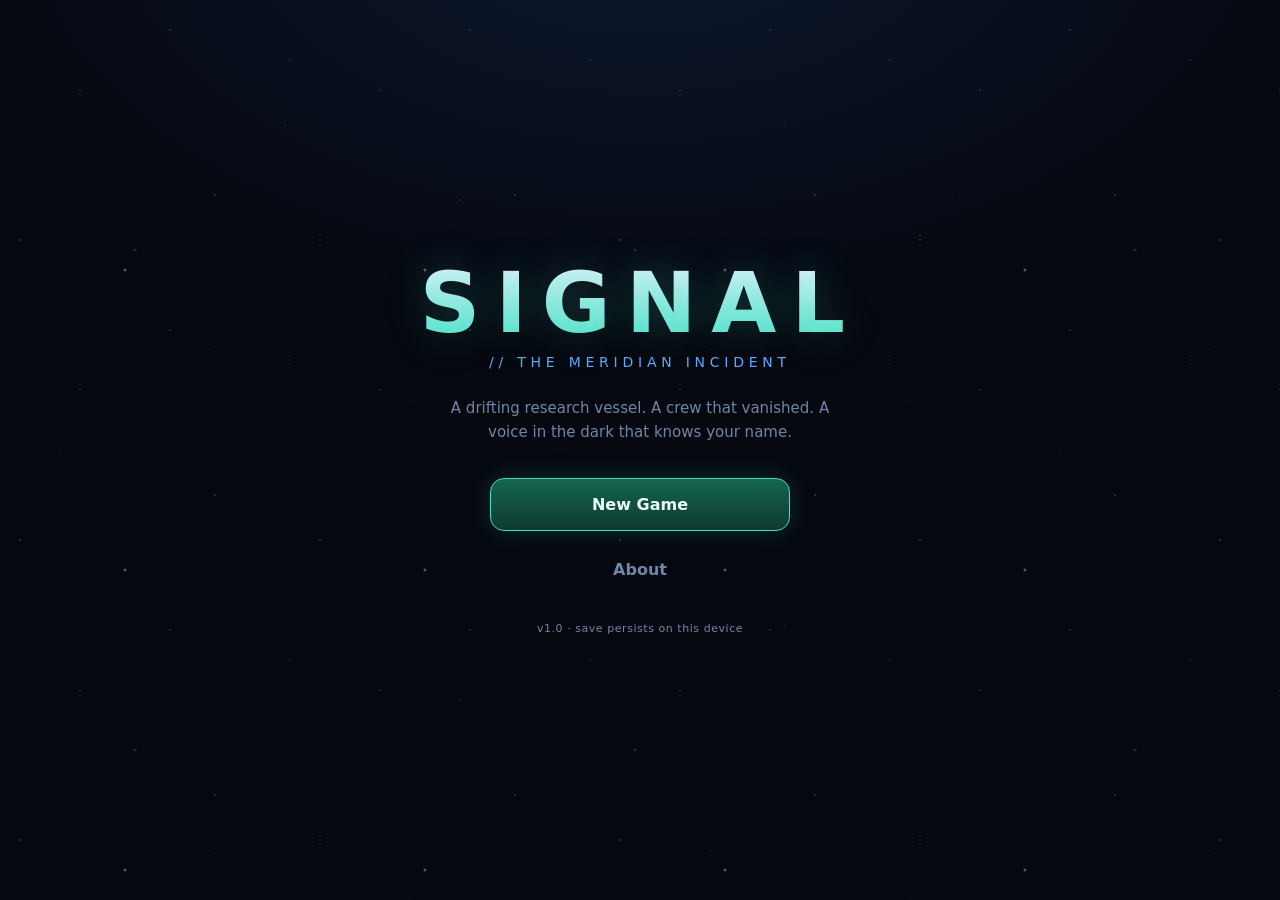
==== index.html @ 94a59f8e "Add SIGNAL: a mobile sci-fi mystery RPG (chapter 1) Single-folder, offline, no-build HTML game: - 4 " ====
<!DOCTYPE html>
<html lang="en">
<head>
<meta charset="UTF-8" />
<meta name="viewport" content="width=device-width, initial-scale=1.0, maximum-scale=1.0, user-scalable=no, viewport-fit=cover" />
<meta name="theme-color" content="#05080f" />
<meta name="apple-mobile-web-app-capable" content="yes" />
<meta name="apple-mobile-web-app-status-bar-style" content="black-translucent" />
<title>SIGNAL // Meridian</title>
<link rel="stylesheet" href="game.css" />
</head>
<body>
  <div id="stars"></div>

  <!-- ===== Title screen ===== -->
  <section id="title" class="screen active">
    <div class="title-wrap">
      <div class="logo">
        <span class="logo-main">SIGNAL</span>
        <span class="logo-sub">// THE MERIDIAN INCIDENT</span>
      </div>
      <p class="tagline">A drifting research vessel. A crew that vanished. A voice in the dark that knows your name.</p>
      <div class="title-buttons">
        <button class="btn btn-primary" id="btn-new">New Game</button>
        <button class="btn" id="btn-continue">Continue</button>
        <button class="btn btn-ghost" id="btn-about">About</button>
      </div>
      <p class="version">v1.0 · save persists on this device</p>
    </div>
  </section>

  <!-- ===== Character creation ===== -->
  <section id="creation" class="screen">
    <div class="panel">
      <h1 class="panel-title">PERSONNEL FILE</h1>
      <p class="muted">Cryo-revival protocol incomplete. Confirm your identity to continue.</p>

      <label class="field-label">Name on file</label>
      <input id="name-input" class="text-input" type="text" maxlength="18" placeholder="Enter name" autocomplete="off" />

      <label class="field-label">Specialization <span class="muted">— shapes how you survive</span></label>
      <div id="class-list" class="class-list"></div>

      <div class="creation-footer">
        <button class="btn" id="btn-back-title">Back</button>
        <button class="btn btn-primary" id="btn-begin" disabled>Begin</button>
      </div>
    </div>
  </section>

  <!-- ===== Main game ===== -->
  <section id="game" class="screen">
    <header id="hud">
      <button id="hud-menu" class="hud-icon" aria-label="Menu">☰</button>
      <div class="hud-stats">
        <div class="stat" title="Health"><span class="stat-icon">✚</span><span id="hud-hp">100</span></div>
        <div class="stat" title="Composure"><span class="stat-icon">◈</span><span id="hud-comp">100</span></div>
      </div>
      <button id="hud-inv" class="hud-icon" aria-label="Inventory">▣</button>
    </header>

    <main id="story">
      <div id="scene-art" class="scene-art"></div>
      <div id="scene-text" class="scene-text"></div>
      <div id="choices" class="choices"></div>
    </main>
  </section>

  <!-- ===== Overlay (menu / inventory / character) ===== -->
  <div id="overlay" class="overlay">
    <div class="overlay-card">
      <div class="overlay-head">
        <h2 id="overlay-title">Menu</h2>
        <button id="overlay-close" class="hud-icon" aria-label="Close">✕</button>
      </div>
      <div id="overlay-body" class="overlay-body"></div>
    </div>
  </div>

  <!-- ===== Toast ===== -->
  <div id="toast" class="toast"></div>

  <script src="story.js"></script>
  <script src="game.js"></script>
</body>
</html>
---- game.css ----
:root{
  --bg:#05080f;
  --bg2:#0a1020;
  --panel:#0d1626;
  --panel2:#111d33;
  --line:#1c2c47;
  --text:#cfe0f5;
  --muted:#6f86a8;
  --accent:#41e0c4;
  --accent2:#5aa9ff;
  --danger:#ff5c6c;
  --warn:#ffce5a;
  --good:#5ad17a;
  --shadow:0 10px 40px rgba(0,0,0,.55);
  --radius:16px;
}

*{box-sizing:border-box;-webkit-tap-highlight-color:transparent;}
html,body{margin:0;padding:0;height:100%;}
body{
  background:radial-gradient(1200px 700px at 50% -10%, #0c1730 0%, var(--bg) 60%);
  color:var(--text);
  font-family:-apple-system,BlinkMacSystemFont,"Segoe UI",Roboto,system-ui,sans-serif;
  overflow:hidden;
  -webkit-font-smoothing:antialiased;
  position:fixed;inset:0;
  overscroll-behavior:none;
}

#stars{position:fixed;inset:0;pointer-events:none;z-index:0;opacity:.5;}
#stars::before,#stars::after{
  content:"";position:absolute;inset:-50%;
  background-image:
    radial-gradient(1px 1px at 20% 30%, #fff, transparent),
    radial-gradient(1px 1px at 70% 60%, #cfe0f5, transparent),
    radial-gradient(1px 1px at 40% 80%, #9fb6d8, transparent),
    radial-gradient(1px 1px at 85% 15%, #fff, transparent),
    radial-gradient(1px 1px at 10% 70%, #8fa8cc, transparent),
    radial-gradient(2px 2px at 55% 40%, #fff, transparent);
  background-repeat:repeat;background-size:300px 300px;
  animation:drift 120s linear infinite;
}
#stars::after{background-size:500px 500px;opacity:.4;animation-duration:200s;}
@keyframes drift{from{transform:translateY(0)}to{transform:translateY(-300px)}}

/* ===== Screens ===== */
.screen{
  position:fixed;inset:0;z-index:1;
  display:none;flex-direction:column;
  padding:env(safe-area-inset-top) env(safe-area-inset-right) env(safe-area-inset-bottom) env(safe-area-inset-left);
}
.screen.active{display:flex;}

/* ===== Title ===== */
.title-wrap{
  margin:auto;text-align:center;padding:28px;max-width:520px;width:100%;
  animation:fadeUp .8s ease both;
}
.logo-main{
  display:block;font-size:clamp(46px,16vw,84px);font-weight:800;letter-spacing:.18em;
  background:linear-gradient(180deg,#eaf4ff,var(--accent));
  -webkit-background-clip:text;background-clip:text;color:transparent;
  text-shadow:0 0 40px rgba(65,224,196,.25);
}
.logo-sub{display:block;color:var(--accent2);letter-spacing:.34em;font-size:clamp(10px,3.4vw,14px);margin-top:2px;}
.tagline{color:var(--muted);line-height:1.6;margin:26px auto 34px;max-width:380px;font-size:15px;}
.title-buttons{display:flex;flex-direction:column;gap:12px;max-width:300px;margin:0 auto;}
.version{color:var(--muted);font-size:11px;margin-top:26px;letter-spacing:.05em;}

/* ===== Buttons ===== */
.btn{
  appearance:none;border:1px solid var(--line);
  background:var(--panel);color:var(--text);
  padding:16px 20px;border-radius:14px;font-size:16px;font-weight:600;
  cursor:pointer;transition:transform .08s ease,border-color .2s,background .2s;
  width:100%;text-align:center;font-family:inherit;
}
.btn:active{transform:scale(.97);}
.btn-primary{
  background:linear-gradient(180deg,#16654f,#0e3a2f);
  border-color:var(--accent);color:#eafff9;
  box-shadow:0 0 24px rgba(65,224,196,.18);
}
.btn-ghost{background:transparent;border-color:transparent;color:var(--muted);}
.btn:disabled{opacity:.4;cursor:not-allowed;}

/* ===== Panels (creation/overlay) ===== */
.panel{
  margin:auto;width:100%;max-width:540px;padding:24px;
  background:linear-gradient(180deg,var(--panel),var(--bg2));
  border:1px solid var(--line);border-radius:var(--radius);box-shadow:var(--shadow);
  animation:fadeUp .5s ease both;max-height:92vh;overflow:auto;
}
.panel-title{font-size:14px;letter-spacing:.3em;color:var(--accent);margin:0 0 6px;}
.muted{color:var(--muted);font-size:13px;line-height:1.5;}
.field-label{display:block;margin:22px 0 8px;font-size:12px;letter-spacing:.12em;color:var(--accent2);text-transform:uppercase;}
.text-input{
  width:100%;padding:15px 16px;border-radius:12px;border:1px solid var(--line);
  background:#070d18;color:var(--text);font-size:17px;font-family:inherit;
}
.text-input:focus{outline:none;border-color:var(--accent);}

.class-list{display:flex;flex-direction:column;gap:10px;}
.class-card{
  border:1px solid var(--line);border-radius:14px;padding:14px 16px;cursor:pointer;
  background:var(--panel2);transition:border-color .2s,background .2s,transform .08s;
}
.class-card:active{transform:scale(.99);}
.class-card.selected{border-color:var(--accent);background:#122a2a;box-shadow:0 0 18px rgba(65,224,196,.15);}
.class-card h3{margin:0 0 4px;font-size:17px;}
.class-card .class-skills{font-size:12px;color:var(--accent2);margin:6px 0 0;letter-spacing:.04em;}
.class-card p{margin:6px 0 0;color:var(--muted);font-size:13px;line-height:1.5;}

.creation-footer{display:flex;gap:12px;margin-top:26px;}
.creation-footer .btn{flex:1;}

/* ===== HUD ===== */
#hud{
  display:flex;align-items:center;justify-content:space-between;gap:12px;
  padding:14px 16px;border-bottom:1px solid var(--line);
  background:rgba(7,12,22,.8);backdrop-filter:blur(8px);
  position:relative;z-index:3;
}
.hud-icon{
  appearance:none;background:var(--panel);border:1px solid var(--line);color:var(--text);
  width:42px;height:42px;border-radius:11px;font-size:18px;cursor:pointer;flex:none;
}
.hud-icon:active{transform:scale(.94);}
.hud-stats{display:flex;gap:18px;font-variant-numeric:tabular-nums;}
.stat{display:flex;align-items:center;gap:6px;font-weight:700;font-size:15px;}
.stat-icon{font-size:13px;}
.stat:nth-child(1) .stat-icon{color:var(--danger);}
.stat:nth-child(2) .stat-icon{color:var(--accent2);}

/* ===== Story ===== */
#story{
  flex:1;overflow-y:auto;-webkit-overflow-scrolling:touch;
  padding:20px 18px 40px;max-width:680px;margin:0 auto;width:100%;
}
.scene-art{
  height:120px;border-radius:14px;margin-bottom:20px;
  border:1px solid var(--line);position:relative;overflow:hidden;
  background:linear-gradient(135deg,#0a1322,#0e1a30);
  display:flex;align-items:center;justify-content:center;
}
.scene-art .glyph{font-size:54px;opacity:.85;filter:drop-shadow(0 0 18px currentColor);}
.scene-text{font-size:17px;line-height:1.75;color:var(--text);white-space:pre-wrap;}
.scene-text .speak{color:var(--accent);font-weight:600;}
.scene-text .ai{color:var(--accent2);font-style:italic;}
.scene-text em{color:var(--warn);font-style:normal;}
.scene-text p{margin:0 0 16px;}

.choices{display:flex;flex-direction:column;gap:11px;margin-top:26px;padding-bottom:20px;}
.choice{
  text-align:left;border:1px solid var(--line);background:var(--panel);
  color:var(--text);padding:15px 17px;border-radius:13px;font-size:15.5px;line-height:1.45;
  cursor:pointer;transition:border-color .2s,background .2s,transform .08s;font-family:inherit;
  display:flex;align-items:center;gap:10px;
}
.choice:active{transform:scale(.99);}
.choice:hover{border-color:var(--accent2);}
.choice .arrow{color:var(--accent);font-weight:700;flex:none;}
.choice.locked{opacity:.45;cursor:not-allowed;}
.choice .tag{
  margin-left:auto;font-size:11px;padding:3px 8px;border-radius:20px;
  border:1px solid var(--line);color:var(--muted);letter-spacing:.04em;flex:none;
}
.choice .tag.skill{color:var(--accent);border-color:#1d4d44;}
.choice .tag.item{color:var(--warn);border-color:#4d4220;}
.choice .tag.danger{color:var(--danger);border-color:#4d2026;}

/* skill-check result line */
.check-result{
  margin:18px 0 0;padding:12px 14px;border-radius:11px;font-size:14px;
  border:1px solid var(--line);background:var(--panel2);
}
.check-result.good{border-color:#1d4d2a;color:var(--good);}
.check-result.bad{border-color:#4d2026;color:var(--danger);}

/* ===== Overlay ===== */
.overlay{
  position:fixed;inset:0;z-index:10;display:none;
  background:rgba(3,6,12,.72);backdrop-filter:blur(4px);
  align-items:flex-end;justify-content:center;
}
.overlay.active{display:flex;animation:fade .2s ease;}
.overlay-card{
  width:100%;max-width:560px;max-height:86vh;display:flex;flex-direction:column;
  background:linear-gradient(180deg,var(--panel),var(--bg2));
  border:1px solid var(--line);border-radius:20px 20px 0 0;
  box-shadow:var(--shadow);animation:slideUp .28s cubic-bezier(.2,.8,.2,1);
  padding-bottom:env(safe-area-inset-bottom);
}
@media(min-width:600px){
  .overlay{align-items:center;}
  .overlay-card{border-radius:20px;}
}
.overlay-head{display:flex;align-items:center;justify-content:space-between;padding:18px 18px 12px;border-bottom:1px solid var(--line);}
.overlay-head h2{margin:0;font-size:18px;letter-spacing:.04em;}
.overlay-body{padding:18px;overflow-y:auto;-webkit-overflow-scrolling:touch;}

.char-row{display:flex;justify-content:space-between;padding:11px 0;border-bottom:1px solid var(--line);font-size:15px;}
.char-row:last-child{border:none;}
.char-row .k{color:var(--muted);}
.char-row .v{font-weight:700;}
.skillbar{height:7px;border-radius:4px;background:#0a1322;border:1px solid var(--line);overflow:hidden;width:120px;align-self:center;}
.skillbar > i{display:block;height:100%;background:linear-gradient(90deg,var(--accent2),var(--accent));}

.inv-item{
  display:flex;gap:12px;align-items:flex-start;padding:13px;border:1px solid var(--line);
  border-radius:12px;margin-bottom:10px;background:var(--panel2);
}
.inv-item .ico{font-size:24px;flex:none;width:34px;text-align:center;}
.inv-item h4{margin:0 0 3px;font-size:15px;}
.inv-item p{margin:0;color:var(--muted);font-size:13px;line-height:1.45;}
.empty-note{color:var(--muted);text-align:center;padding:24px;font-size:14px;}

.menu-list{display:flex;flex-direction:column;gap:10px;}
.log-entry{border-left:2px solid var(--line);padding:4px 0 14px 14px;margin-left:4px;font-size:14px;line-height:1.55;color:var(--muted);position:relative;}
.log-entry::before{content:"";position:absolute;left:-5px;top:6px;width:8px;height:8px;border-radius:50%;background:var(--accent2);}
.log-entry b{color:var(--text);}

/* ===== Toast ===== */
.toast{
  position:fixed;left:50%;bottom:calc(28px + env(safe-area-inset-bottom));transform:translateX(-50%) translateY(20px);
  background:var(--panel2);border:1px solid var(--accent);color:var(--text);
  padding:12px 18px;border-radius:30px;font-size:14px;z-index:50;
  opacity:0;pointer-events:none;transition:opacity .25s,transform .25s;box-shadow:var(--shadow);max-width:90vw;text-align:center;
}
.toast.show{opacity:1;transform:translateX(-50%) translateY(0);}

/* ===== Animations ===== */
@keyframes fadeUp{from{opacity:0;transform:translateY(16px)}to{opacity:1;transform:none}}
@keyframes fade{from{opacity:0}to{opacity:1}}
@keyframes slideUp{from{transform:translateY(40px);opacity:.5}to{transform:none;opacity:1}}
.fade-in{animation:fadeUp .45s ease both;}

/* end screen styling reuse */
.ending-tag{display:inline-block;margin-bottom:14px;padding:5px 12px;border-radius:20px;font-size:12px;letter-spacing:.14em;border:1px solid var(--accent);color:var(--accent);}
.ending-tag.bad{border-color:var(--danger);color:var(--danger);}
.ending-tag.good{border-color:var(--good);color:var(--good);}
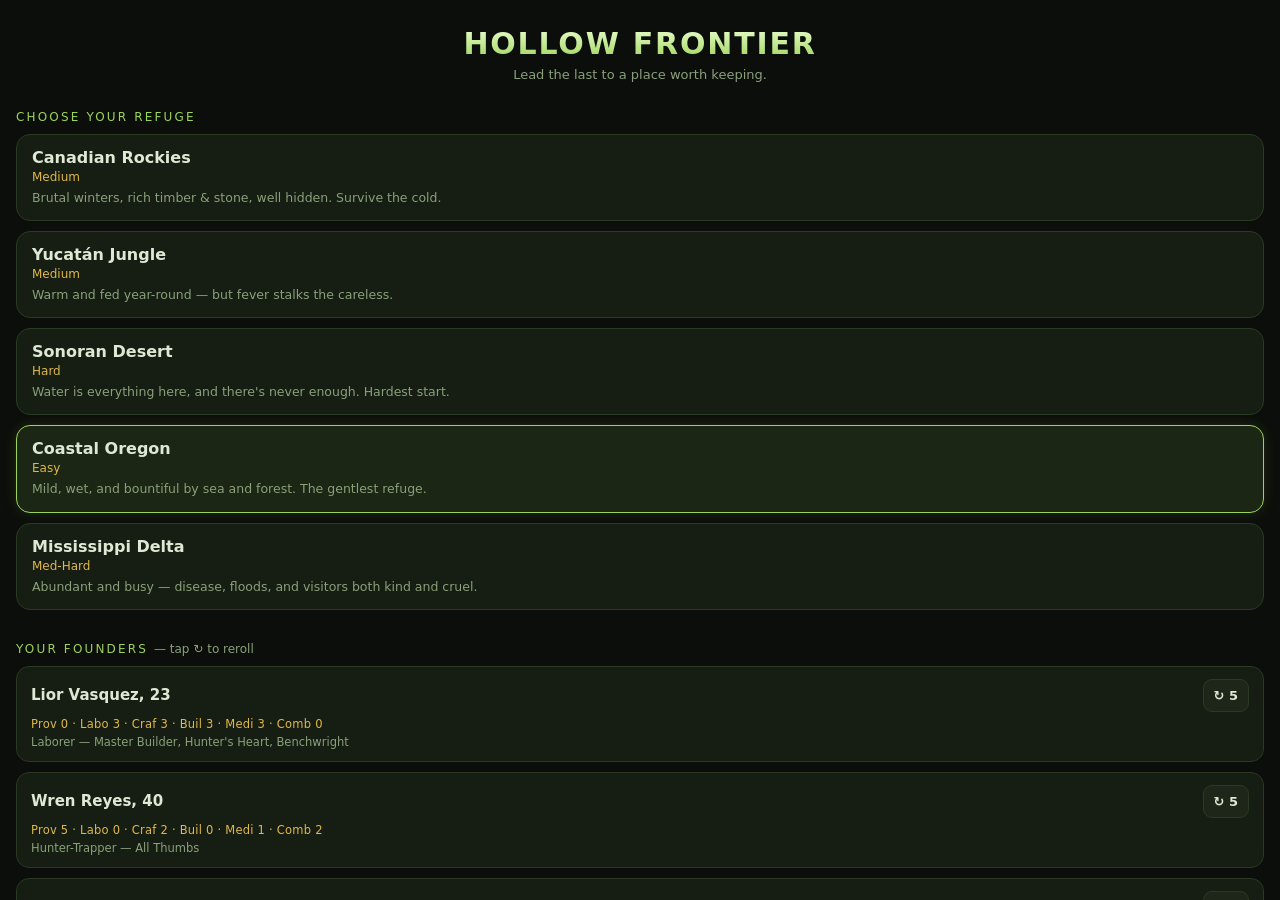
==== commit bf0edb01: "Add playable mobile UI (Hollow Frontier v1) + single-file build - src/ui.js: setup (location pick + " ====
--- a/index.html
+++ b/index.html
@@ -3,84 +3,130 @@
 <head>
 <meta charset="UTF-8" />
 <meta name="viewport" content="width=device-width, initial-scale=1.0, maximum-scale=1.0, user-scalable=no, viewport-fit=cover" />
-<meta name="theme-color" content="#05080f" />
+<meta name="theme-color" content="#0b0e0a" />
 <meta name="apple-mobile-web-app-capable" content="yes" />
-<meta name="apple-mobile-web-app-status-bar-style" content="black-translucent" />
-<title>SIGNAL // Meridian</title>
-<link rel="stylesheet" href="game.css" />
+<title>Hollow Frontier</title>
+<style>
+:root{
+  --bg:#0b0e0a;--bg2:#11160e;--panel:#161d12;--panel2:#1d2618;--line:#2b3a23;
+  --text:#dfe8d4;--muted:#8aa07a;--accent:#9ed35a;--accent2:#e0b84a;--danger:#e76a5a;
+  --good:#7fd17a;--cold:#6fb0e0;--warn:#e0b84a;--shadow:0 8px 30px rgba(0,0,0,.5);
+}
+*{box-sizing:border-box;-webkit-tap-highlight-color:transparent;}
+html,body{margin:0;height:100%;}
+body{background:var(--bg);color:var(--text);font-family:-apple-system,BlinkMacSystemFont,"Segoe UI",Roboto,system-ui,sans-serif;
+  position:fixed;inset:0;overflow:hidden;overscroll-behavior:none;-webkit-font-smoothing:antialiased;}
+.screen{position:fixed;inset:0;display:none;flex-direction:column;}
+.screen.active{display:flex;}
+button{font-family:inherit;cursor:pointer;}
+.btn{appearance:none;border:1px solid var(--line);background:var(--panel2);color:var(--text);padding:13px 16px;border-radius:12px;font-size:15px;font-weight:600;width:100%;transition:transform .07s;}
+.btn:active{transform:scale(.97);}
+.btn.primary{background:linear-gradient(180deg,#3c6a1e,#2a4d14);border-color:var(--accent);color:#eaffcf;}
+.btn.sm{padding:8px 10px;font-size:13px;width:auto;border-radius:9px;}
+.muted{color:var(--muted);}
+.tag{display:inline-block;font-size:11px;padding:2px 7px;border-radius:20px;border:1px solid var(--line);color:var(--muted);}
+
+/* ---- setup ---- */
+#setup{padding:env(safe-area-inset-top) 16px 16px;overflow-y:auto;}
+.brand{text-align:center;margin:26px 0 6px;}
+.brand h1{font-size:30px;letter-spacing:.06em;margin:0;background:linear-gradient(180deg,#eaffcf,var(--accent));-webkit-background-clip:text;background-clip:text;color:transparent;}
+.brand p{color:var(--muted);margin:6px 0 0;font-size:13px;}
+.section-h{font-size:12px;letter-spacing:.18em;color:var(--accent);text-transform:uppercase;margin:22px 0 10px;}
+.loc-card{border:1px solid var(--line);border-radius:14px;padding:13px 15px;margin-bottom:10px;background:var(--panel);}
+.loc-card.sel{border-color:var(--accent);background:#1b2614;box-shadow:0 0 14px rgba(158,211,90,.15);}
+.loc-card h3{margin:0 0 3px;font-size:16px;}
+.loc-card .d{font-size:12px;color:var(--accent2);}
+.loc-card p{margin:5px 0 0;font-size:12.5px;color:var(--muted);line-height:1.45;}
+.founder{border:1px solid var(--line);border-radius:13px;padding:12px 14px;margin-bottom:10px;background:var(--panel);}
+.founder .top{display:flex;justify-content:space-between;align-items:center;gap:8px;}
+.founder h4{margin:0;font-size:15px;}
+.founder .sk{font-size:11.5px;color:var(--accent2);margin-top:5px;letter-spacing:.02em;}
+.founder .tr{font-size:11.5px;color:var(--muted);margin-top:4px;}
+
+/* ---- game ---- */
+#statusbar{display:flex;align-items:center;gap:10px;padding:calc(env(safe-area-inset-top) + 8px) 12px 8px;background:var(--bg2);border-bottom:1px solid var(--line);}
+.sb-time{font-size:13px;font-weight:700;}
+.sb-time small{display:block;color:var(--muted);font-weight:500;font-size:11px;}
+.ch-wrap{flex:1;}
+.ch-bar{height:8px;border-radius:5px;background:#0a0d07;border:1px solid var(--line);overflow:hidden;}
+.ch-bar > i{display:block;height:100%;background:linear-gradient(90deg,var(--danger),var(--accent2),var(--accent));}
+.ch-label{display:flex;justify-content:space-between;font-size:10px;color:var(--muted);margin-bottom:3px;}
+#advance{flex:none;background:linear-gradient(180deg,#3c6a1e,#2a4d14);border:1px solid var(--accent);color:#eaffcf;border-radius:11px;padding:10px 13px;font-weight:700;font-size:13px;}
+#advance:active{transform:scale(.96);}
+#page{flex:1;overflow-y:auto;-webkit-overflow-scrolling:touch;padding:14px 14px 80px;}
+#tabbar{position:fixed;bottom:0;left:0;right:0;display:flex;background:var(--bg2);border-top:1px solid var(--line);padding-bottom:env(safe-area-inset-bottom);z-index:5;}
+.tab{flex:1;text-align:center;padding:11px 4px;font-size:11px;color:var(--muted);background:none;border:none;}
+.tab.active{color:var(--accent);}
+.tab .ic{display:block;font-size:18px;margin-bottom:2px;}
+
+.card{background:var(--panel);border:1px solid var(--line);border-radius:13px;padding:13px 14px;margin-bottom:12px;}
+.card h3{margin:0 0 10px;font-size:13px;letter-spacing:.1em;text-transform:uppercase;color:var(--accent);}
+.logline{font-size:14px;line-height:1.5;padding:7px 0;border-bottom:1px solid var(--line);}
+.logline:last-child{border:none;}
+.res-grid{display:grid;grid-template-columns:1fr 1fr;gap:8px;}
+.res{display:flex;justify-content:space-between;font-size:13.5px;padding:6px 9px;background:var(--panel2);border:1px solid var(--line);border-radius:9px;}
+.res b{font-variant-numeric:tabular-nums;}
+.res.low b{color:var(--danger);}
+.vit{margin:7px 0;}
+.vit .lab{display:flex;justify-content:space-between;font-size:11px;color:var(--muted);margin-bottom:2px;}
+.vit .bar{height:6px;border-radius:4px;background:#0a0d07;border:1px solid var(--line);overflow:hidden;}
+.vit .bar>i{display:block;height:100%;}
+.row{display:flex;align-items:center;gap:10px;padding:11px 0;border-bottom:1px solid var(--line);}
+.row:last-child{border:none;}
+.row .nm{flex:1;}
+.row .nm b{font-size:14.5px;}
+.row .nm .s{font-size:11px;color:var(--muted);}
+.seg{display:flex;border:1px solid var(--line);border-radius:9px;overflow:hidden;}
+.seg button{background:var(--panel2);border:none;color:var(--muted);padding:7px 9px;font-size:11px;font-weight:600;}
+.seg button.on{background:var(--accent);color:#16210a;}
+.jobpick{background:var(--panel2);border:1px solid var(--line);color:var(--text);padding:8px 10px;border-radius:9px;font-size:12.5px;min-width:96px;text-align:left;}
+
+/* ---- sheet / modal ---- */
+.overlay{position:fixed;inset:0;background:rgba(0,0,0,.6);display:none;align-items:flex-end;justify-content:center;z-index:20;}
+.overlay.active{display:flex;}
+.sheet{width:100%;max-width:560px;max-height:80vh;overflow-y:auto;background:var(--panel);border:1px solid var(--line);border-radius:18px 18px 0 0;padding:16px 16px calc(16px + env(safe-area-inset-bottom));box-shadow:var(--shadow);}
+.sheet h3{margin:0 0 12px;font-size:16px;}
+.opt{display:flex;justify-content:space-between;align-items:center;gap:10px;padding:12px;border:1px solid var(--line);border-radius:11px;margin-bottom:8px;background:var(--panel2);}
+.opt.disabled{opacity:.4;}
+.opt .oi{font-size:13px;}
+.opt .oi small{display:block;color:var(--muted);font-size:11.5px;margin-top:2px;}
+@media(min-width:600px){.overlay{align-items:center;}.sheet{border-radius:18px;}}
+</style>
 </head>
 <body>
-  <div id="stars"></div>
+  <!-- SETUP -->
+  <section id="setup" class="screen active">
+    <div class="brand"><h1>HOLLOW FRONTIER</h1><p>Lead the last to a place worth keeping.</p></div>
+    <div class="section-h">Choose your refuge</div>
+    <div id="loc-list"></div>
+    <div class="section-h">Your founders <span class="muted" style="text-transform:none;letter-spacing:0">— tap ↻ to reroll</span></div>
+    <div id="founder-list"></div>
+    <button class="btn primary" id="begin" style="margin-top:8px">Begin the Founding</button>
+    <div style="height:20px"></div>
+  </section>
 
-  <!-- ===== Title screen ===== -->
-  <section id="title" class="screen active">
-    <div class="title-wrap">
-      <div class="logo">
-        <span class="logo-main">SIGNAL</span>
-        <span class="logo-sub">// THE MERIDIAN INCIDENT</span>
+  <!-- GAME -->
+  <section id="game" class="screen">
+    <div id="statusbar">
+      <div class="sb-time" id="sb-time">Day 1<small>Spring</small></div>
+      <div class="ch-wrap">
+        <div class="ch-label"><span>Colony Health</span><span id="ch-num">—</span></div>
+        <div class="ch-bar"><i id="ch-fill" style="width:0%"></i></div>
       </div>
-      <p class="tagline">A drifting research vessel. A crew that vanished. A voice in the dark that knows your name.</p>
-      <div class="title-buttons">
-        <button class="btn btn-primary" id="btn-new">New Game</button>
-        <button class="btn" id="btn-continue">Continue</button>
-        <button class="btn btn-ghost" id="btn-about">About</button>
-      </div>
-      <p class="version">v1.0 · save persists on this device</p>
+      <button id="advance">Advance ▶<br><small id="adv-len" style="font-weight:500;font-size:10px"></small></button>
+    </div>
+    <div id="page"></div>
+    <div id="tabbar">
+      <button class="tab active" data-page="briefing"><span class="ic">📜</span>Briefing</button>
+      <button class="tab" data-page="colony"><span class="ic">🏚️</span>Colony</button>
+      <button class="tab" data-page="people"><span class="ic">👥</span>People</button>
+      <button class="tab" data-page="jobs"><span class="ic">🛠️</span>Jobs</button>
     </div>
   </section>
 
-  <!-- ===== Character creation ===== -->
-  <section id="creation" class="screen">
-    <div class="panel">
-      <h1 class="panel-title">PERSONNEL FILE</h1>
-      <p class="muted">Cryo-revival protocol incomplete. Confirm your identity to continue.</p>
+  <div id="overlay" class="overlay"><div class="sheet" id="sheet"></div></div>
 
-      <label class="field-label">Name on file</label>
-      <input id="name-input" class="text-input" type="text" maxlength="18" placeholder="Enter name" autocomplete="off" />
-
-      <label class="field-label">Specialization <span class="muted">— shapes how you survive</span></label>
-      <div id="class-list" class="class-list"></div>
-
-      <div class="creation-footer">
-        <button class="btn" id="btn-back-title">Back</button>
-        <button class="btn btn-primary" id="btn-begin" disabled>Begin</button>
-      </div>
-    </div>
-  </section>
-
-  <!-- ===== Main game ===== -->
-  <section id="game" class="screen">
-    <header id="hud">
-      <button id="hud-menu" class="hud-icon" aria-label="Menu">☰</button>
-      <div class="hud-stats">
-        <div class="stat" title="Health"><span class="stat-icon">✚</span><span id="hud-hp">100</span></div>
-        <div class="stat" title="Composure"><span class="stat-icon">◈</span><span id="hud-comp">100</span></div>
-      </div>
-      <button id="hud-inv" class="hud-icon" aria-label="Inventory">▣</button>
-    </header>
-
-    <main id="story">
-      <div id="scene-art" class="scene-art"></div>
-      <div id="scene-text" class="scene-text"></div>
-      <div id="choices" class="choices"></div>
-    </main>
-  </section>
-
-  <!-- ===== Overlay (menu / inventory / character) ===== -->
-  <div id="overlay" class="overlay">
-    <div class="overlay-card">
-      <div class="overlay-head">
-        <h2 id="overlay-title">Menu</h2>
-        <button id="overlay-close" class="hud-icon" aria-label="Close">✕</button>
-      </div>
-      <div id="overlay-body" class="overlay-body"></div>
-    </div>
-  </div>
-
-  <!-- ===== Toast ===== -->
-  <div id="toast" class="toast"></div>
-
-  <script src="story.js"></script>
-  <script src="game.js"></script>
+  <script src="src/core.js"></script>
+  <script src="src/ui.js"></script>
 </body>
 </html>
